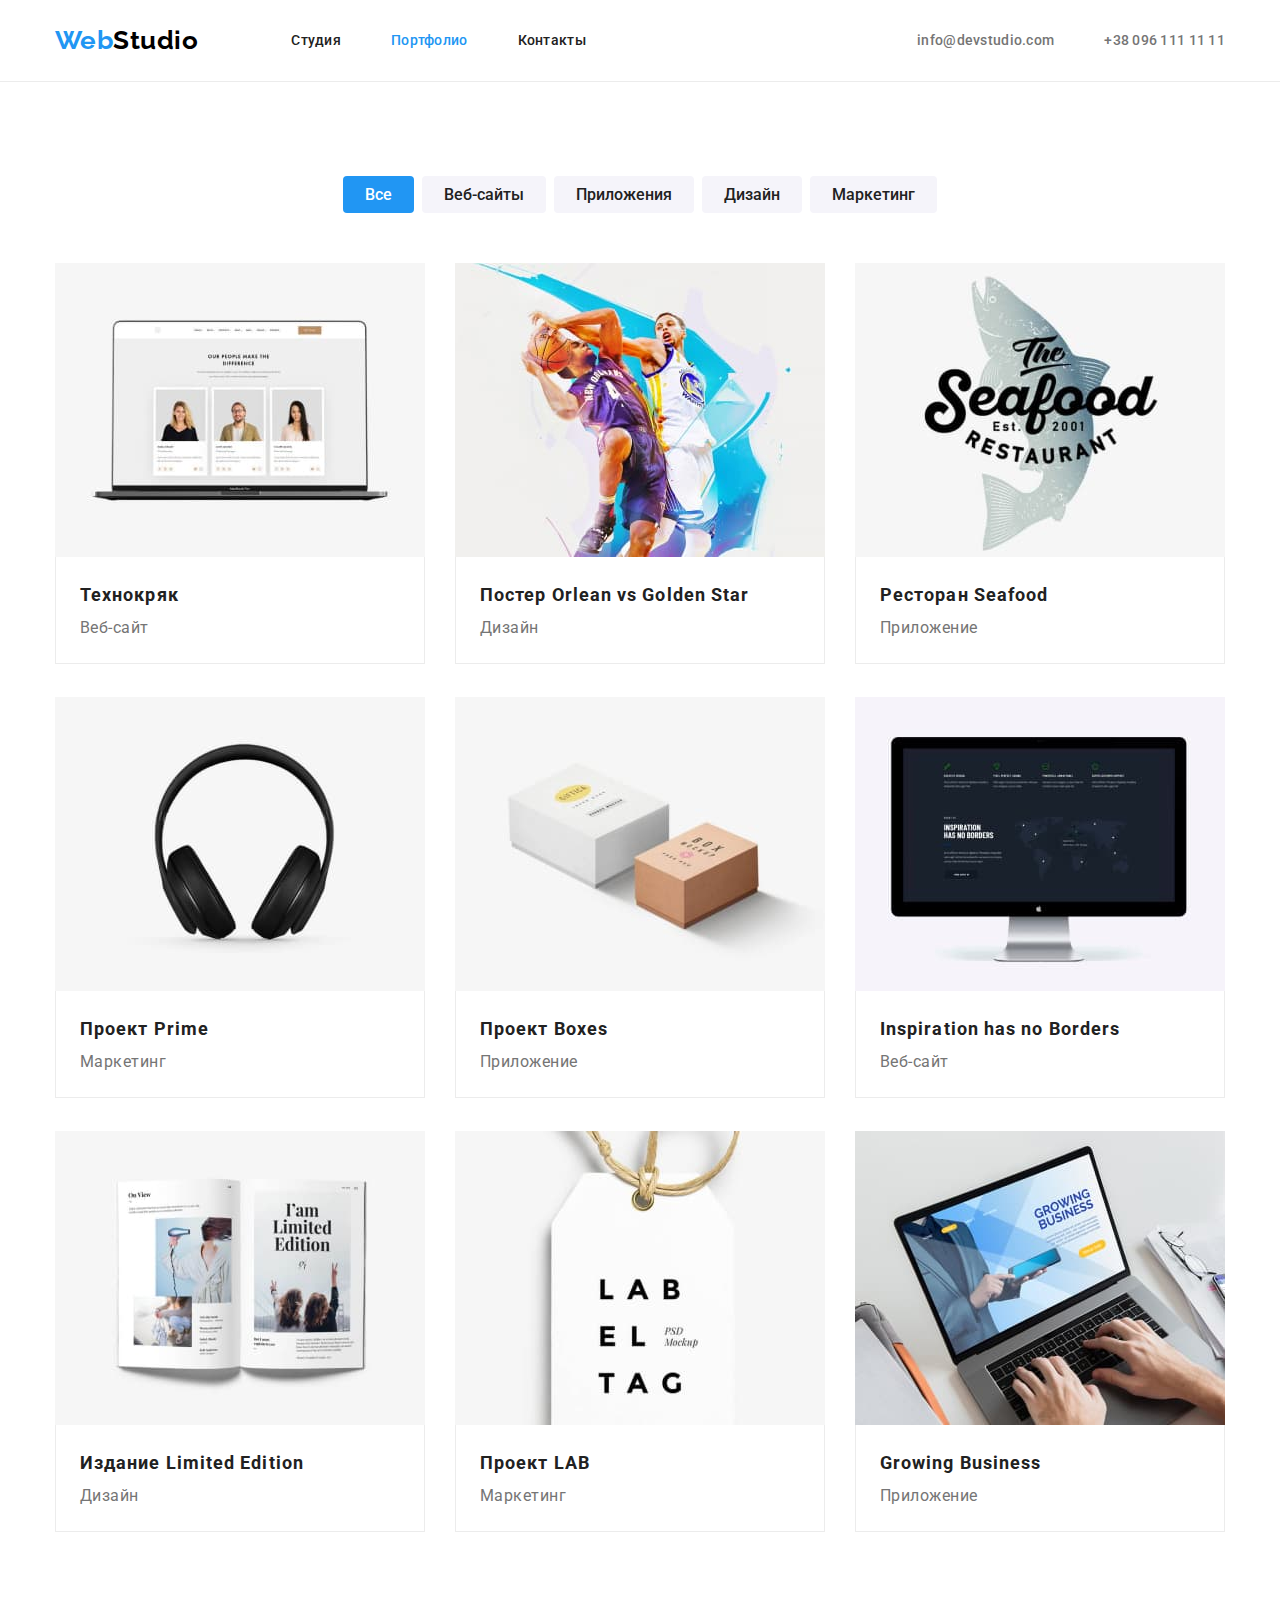
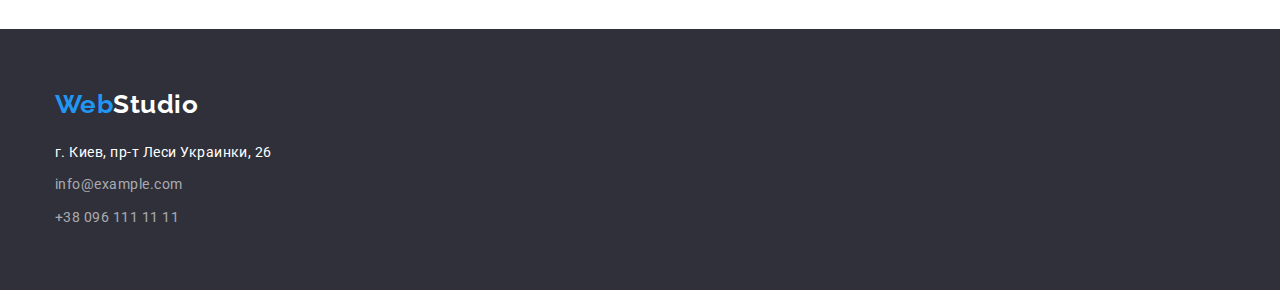
==== portfolio.html @ bb8ba01e "HW4 begin" ====
<!DOCTYPE html>
<html lang="ru">
<head>
  <meta charset="UTF-8">
  <meta http-equiv="X-UA-Compatible" content="IE=edge">
  <meta name="viewport" content="width=device-width, initial-scale=1.0">
  <title>portfolio</title>
  <link rel="stylesheet" href="https://fonts.googleapis.com/css2?family=Raleway:wght@700&family=Roboto:wght@400;500;700;900&display=swap">
  <link rel="stylesheet" href="https://cdnjs.cloudflare.com/ajax/libs/modern-normalize/1.1.0/modern-normalize.css"
    integrity="sha512-Y0MM+V6ymRKN2zStTqzQ227DWhhp4Mzdo6gnlRnuaNCbc+YN/ZH0sBCLTM4M0oSy9c9VKiCvd4Jk44aCLrNS5Q=="
    crossorigin="anonymous" referrerpolicy="no-referrer" />
  <link rel="stylesheet" href="./css/styles.css">
</head>
<body class="page">
  <!-- Шапка портфолио -->
  <header class="header">
    <div class="container logo-head">
      <a href="./index.html" class="logo link"
      >Web<span lang="en" class="top-logo">Studio</span>
      </a>
      <nav class="nav">
        <ul class="site-nav list">
          <li class="item"> <a href="./index.html" class="studio link"> Студия</a> </li>
          <li class="item"> <a href="./portfolio.html" class="portfolio link current"> Портфолио</a> </li>
          <li class="item"> <a href="" class="contacts link"> Контакты</a> </li>
        </ul>
      </nav>
      <ul class="auth-nav list">
        <li class="item"> <a href="mailto:info@devstudio.com" 
                target="_blank" rel="noopener noreferrer"
                class="mail link">info@devstudio.com</a>
        </li>
        <li class="item"> <a href="tel:+380961111111"
                class="phone link">+38 096 111 11 11</a>
        </li>
      </ul>
    </div>
  </header>

  <main>
    
  <!--Кнопки-->
  <section class="section portfolio-section">
    <div class="container">
      <h1 class="visually-hidden">Portfolio</h1>
      <ul class="portfolio-btns list">
        <li class="btns-list"><button type="button" class="portfolio-button current">Все</button></li>
        <li class="btns-list"><button type="button" class="portfolio-button">Веб-сайты</button></li>
        <li class="btns-list"><button type="button" class="portfolio-button">Приложения</button></li>
        <li class="btns-list"><button type="button" class="portfolio-button">Дизайн</button></li>
        <li class="btns-list"><button type="button" class="portfolio-button">Маркетинг</button></li>
      </ul>  

  <!--Макеты проектов-->
      <ul class="projects list">
        <li class="item"><img src="./images/technocrash.jpg" alt="Фото ноутбука" width="370" height="294">
          <div class="description-photo">            
            <h2 class="title sites">Технокряк</h2> 
            <p class="section content">Веб-сайт </p>
          </div>
        </li>

        <li class="item"><img src="./images/basketball.jpg" alt="Фото баскетболистов" width="370" height="294">
          <div class="description-photo">            
            <h2 class="title sites">Постер <span lang="en"> Orlean vs Golden Star</span></h2> 
            <p class="section content">Дизайн </p>
          </div>
        </li>

        <li class="item"><img src="./images/seafood.jpg" alt="Фото рыбы" width="370" height="294">
          <div class="description-photo">            
            <h2 class="title sites">Ресторан <span lang="en">Seafood</span> </h2> 
            <p class="section content">Приложение </p>
          </div>
        </li>

        <li class="item"><img src="./images/speakerphone.jpg" alt="Фото Наушники" width="370" height="294">
          <div class="description-photo">            
            <h2 class="title sites">Проект <span lang="en">Prime</span></h2> 
            <p class="section content">Маркетинг </p>
          </div>
        </li>

        <li class="item"><img src="./images/boxes.jpg" alt="Фото Коробки" width="370" height="294">
          <div class="description-photo">            
            <h2 class="title sites">Проект <span lang="en">Boxes</span></h2> 
            <p class="section content">Приложение </p>
          </div>
        </li>

        <li class="item"><img src="./images/display.jpg" alt="Фото Дисплей" width="370" height="294">
          <div class="description-photo">            
            <h2 class="title sites" lang="en">Inspiration has no Borders</h2> 
            <p class="section content">Веб-сайт </p>
          </div>
        </li>

        <li class="item"><img src="./images/book.jpg" alt="Фото Книга" width="370" height="294">
          <div class="description-photo">            
            <h2 class="title sites">Издание <span lang="en">Limited Edition</span></h2> 
            <p class="section content">Дизайн</p> 
          </div>
        </li>

        <li class="item"><img src="./images/trincket.jpg" alt="Фото брелок" width="370" height="294">
          <div class="description-photo">            
            <h2 class="title sites">Проект <span lang="en">LAB</span> </h2> 
            <p class="section content">Маркетинг</p> 
          </div>
        </li>
        
        <li class="item"><img src="./images/desktop.jpg" alt="Фото компьютер" width="370" height="294">
          <div class="description-photo">            
            <h2 class="title sites" lang="en">Growing Business</h2> 
            <p class="section content">Приложение</p> 
          </div>
        </li> 
      </ul>
    </div>
  </section>
  </main>

  <!-- Подвал-->
  <footer class="footer">
    <div class="container bottom">
      <a href="./index.html" class="logo link"
      >Web<span class="down logo link">Studio</span></a>
      <address>
        <ul class="address list">
          <li class="city"> г. Киев, пр-т Леси Украинки, 26 </li>
          <li> <a href="mailto:info@example.com" class="mail link">info@example.com</a> </li>
          <li> <a href="tel:+380961111111" class="phone link"> +38 096 111 11 11</a> </li>
        </ul>
      </address>
    </div>
  </footer>  
</body>
</html>
---- css/styles.css ----
/* цвет Абзацев 212121 
  цвет текста 757575
  цвет лого 2196f3
  цвет лого 000000
  акцент ffffff
  фон ffffff  
  фон команда f5f4fa
*/

:root {
  --primary-text-color: #757575;
  --title-text-color: #212121;
  --accent-color: #ffffff;
  --background-color: #f5f4fa;
  --accent-text-color: #2196f3;
  --background-hero: #2f303a;
  --address-color: #c4c4c4;
  --logo-color: #000000;
  --header-border: #ececec;
  --address-color: rgba(255, 255, 255, 0.6);
}

html {
  box-sizing: border-box;
}

*,
*::before,
*::after {
  box-sizing: inherit;
}

p,
h1,
h2,
h3,
h4,
h5,
h6 {
  margin: 0;
}

img {
  display: block;
  max-width: 100%;
  height: auto;
}

.visually-hidden {
  position: absolute;
  width: 1px;
  height: 1px;
  margin: -1px;
  border: 0;
  padding: 0;
  white-space: nowrap;
  clip-path: inset(100%);
  clip: rect(0 0 0 0);
  overflow: hidden;
}

.page {
  margin: 0;

  background-color: var(--accent-color);
  color: var(--primary-text-color);
  font-family: Roboto, sans-serif;
  font-style: normal;
  letter-spacing: 0.03em;
}

.container {
  text-align: center;
  width: 1200px;
  margin: 0px auto;
  padding: 0 15px;
}

.header {
  border-bottom: 1px solid var(--header-border);
}

.logo-head {
  display: flex;
  align-items: center;
}

.link {
  text-decoration: none;
  color: inherit;
}

.logo {
  color: var(--accent-text-color);
  font-family: Raleway, sans-serif;
  font-weight: 700;
  font-size: 26px;
  line-height: 1.2;
}

.top-logo {
  color: var(--logo-color);
  padding-top: 24px;
  padding-bottom: 24px;
}

.down,
.city {
  color: var(--accent-color);
}
.logo:hover {
  color: var(--accent-text-color);
}

.list {
  list-style: none;
  padding: 0;
  margin: 0;
}

/* site nav */

.nav {
  margin-left: 93px;
}
.site-nav {
  display: flex;

  color: var(--title-text-color);
  font-weight: 500;
  font-size: 14px;
  line-height: 1.2;
  letter-spacing: 0.02em;
}

.site-nav .item + .item {
  margin-left: 50px;
}

.site-nav .studio,
.site-nav .portfolio,
.site-nav .contacts {
  color: var(--title-text-color);
  padding-top: 32px;
  padding-bottom: 32px;
  display: block;
}

.site-nav .link:hover,
.site-nav .link:focus,
.site-nav .link.current {
  color: var(--accent-text-color);
}

/* auth-nav */
.auth-nav {
  display: flex;
  margin-left: auto;
}

.auth-nav .item + .item {
  margin-left: 50px;
}

.auth-nav .mail,
.auth-nav .phone,
.auth-nav .first-mail {
  display: block;
  color: var(--primary-text-color);
  font-weight: 500;
  font-size: 14px;
  line-height: 1.2;
  letter-spacing: 0.02em;
  padding: 32px 0;
}

.auth-nav .link:hover,
.auth-nav .link:focus {
  color: var(--accent-text-color);
}

/* Hero */
.hero-title,
.hero-button {
  color: var(--accent-color);
}

.hero-title {
  width: 696px;
  margin: 0 auto 30px;
  font-weight: 900;
  font-size: 44px;
  line-height: 1.4;
  letter-spacing: 0.06em;
  text-transform: uppercase;
}

.hero-button {
  text-align: center;
  width: 200px;
  height: 50px;
  border-radius: 4px;

  background-color: var(--accent-text-color);
  font-family: Roboto, sans-serif;
  font-weight: 700;
  font-size: 16px;
  line-height: 1.9;
  letter-spacing: 0.06em;
  cursor: pointer;
}

.hero {
  padding-top: 200px;
  padding-bottom: 200px;
  background-color: var(--background-hero);
}

.property {
  padding-bottom: 94px;
  padding-top: 94px;
}

.section .title {
  color: var(--title-text-color);
  font-weight: 700;
  font-size: 18px;
  line-height: 2;
  letter-spacing: 0.06em;
}

.title-features {
  display: inline;
  margin-right: auto;
  margin-bottom: 50px;
}

.photos {
  padding-bottom: 94px;
}

.features {
  display: flex;
}

.features .item + .item {
  margin-left: 30px;
}

.employees {
  display: flex;
}

.employees .item + .item {
  margin-left: 30px;
}

.properties {
  display: flex;
}

.properties .item {
  margin-right: 30px;
  width: 270px;
}

.properties .item:last-child {
  margin-right: 0;
}

.projects {
  display: flex;
  flex-wrap: wrap;

  padding-left: 0;
  padding-right: 0;
}

.projects .item {
  text-align: left;
  width: 370px;
  height: 404px;
  margin-right: 30px;
}

.projects .item:nth-child(3n) {
  margin-right: 0;
}

.projects .item:nth-child(n + 3) {
  margin-bottom: 30px;
}

.projects .item:nth-last-child(-n + 3) {
  margin-bottom: 0;
}

.section .images {
  display: block;
}

.section .images,
.section .list-team {
  color: var(--title-text-color);
  font-weight: 700;
  font-size: 36px;
  line-height: 1.16;
  text-align: center;
  letter-spacing: 0.03em;
}

.section .list-team {
  margin-bottom: 50px;
}

.signature {
  background-color: var(--accent-color);
  padding: 30px;
}

.title-description {
  margin-bottom: 10px;
  text-align: left;
  color: var(--title-text-color);
  font-weight: 700;
  font-size: 14px;
  line-height: 1.2;
  letter-spacing: 0.03em;
  text-transform: uppercase;
}

.title {
  color: var(--title-text-color);
  letter-spacing: 0.06em;
}

.title-team {
  color: var(--title-text-color);
  font-weight: 500;
  font-size: 16px;
  line-height: 1.2;
  text-align: center;
  margin-bottom: 10px;
}
.section-content {
  text-align: left;
  color: var(--primary-text-color);
  font-weight: 400;
  font-size: 14px;
  line-height: 1.71;
  letter-spacing: 0.03em;
}

.profession {
  text-align: center;
}

.team {
  background-color: var(--background-color);
  padding-bottom: 94px;
  padding-top: 94px;
}

.portfolio-section {
  padding: 94px 0;
}

.portfolio-btns {
  display: flex;
  justify-content: center;
  align-self: center;
  margin-bottom: 50px;
}

.btns-list:first-child {
  margin-left: 0;
}

.btns-list {
  margin-left: 8px;
}

.portfolio-button {
  border-radius: 4px;
  padding: 6px 22px;
  border: 0;

  background-color: var(--background-color);
  color: var(--title-text-color);
  font-weight: 500;
  font-size: 16px;
  line-height: 1.6;
  cursor: pointer;
}

.portfolio-button:hover,
.portfolio-button:focus,
.portfolio-button:active,
.portfolio-btns .current {
  background-color: var(--accent-text-color);
  color: var(--accent-color);
}

.title .sites {
  font-weight: 700;
  font-size: 18px;
  line-height: 2;
  letter-spacing: 0.06em;
  margin-bottom: 4px;
}

.description-photo {
  padding: 20px 24px;
  border: 1px solid var(--header-border);
  border-top: 0;
}

.section .content {
  color: var(--primary-text-color);
  font-size: 16px;
  line-height: 1.87;
}

/* Footer */

.address .link {
  color: var(--address-color);
}

.footer {
  padding-top: 60px;
  padding-bottom: 60px;
  background-color: var(--background-hero);
}

.bottom {
  text-align: left;
}

.page {
  color: var(--address-color);
}

.footer .mail,
.footer .phone,
.footer .city {
  font-size: 14px;
  font-weight: 400;
  font-style: normal;
  line-height: 1.7;
  display: block;
}

.bottom .logo {
  display: flex;
}

.bottom .down {
  margin-bottom: 20px;
}

.address .mail,
.address .city {
  margin-bottom: 9px;
}

.address .link:focus,
.address .link:hover {
  color: var(--accent-text-color);
}
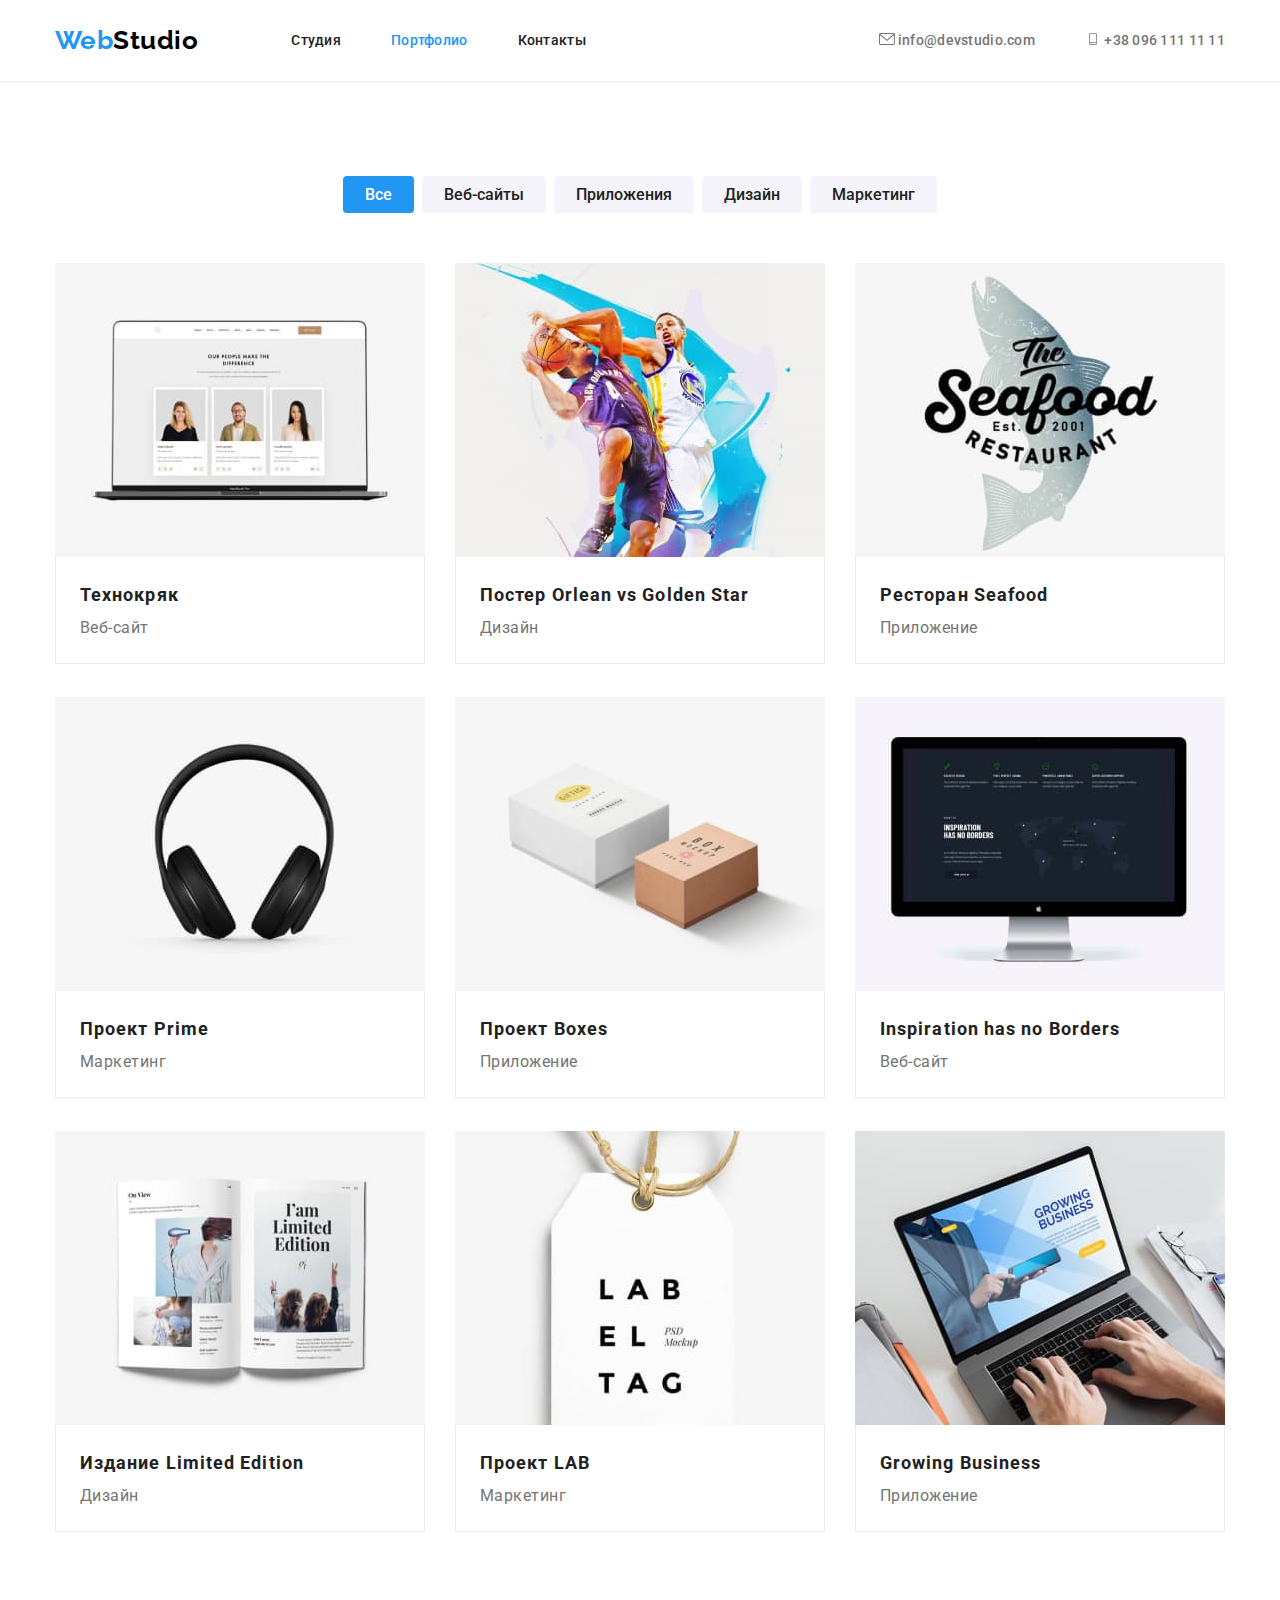
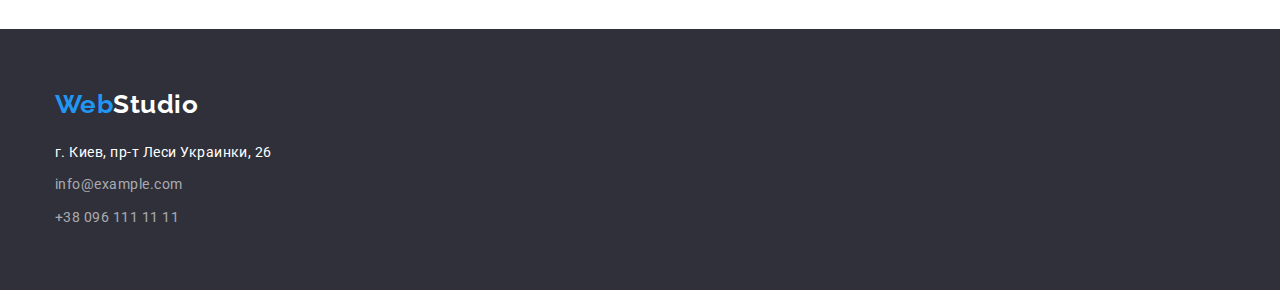
==== commit efcf3353: "hw4 26" ====
--- a/portfolio.html
+++ b/portfolio.html
@@ -28,10 +28,14 @@
       <ul class="auth-nav list">
         <li class="item"> <a href="mailto:info@devstudio.com" 
                 target="_blank" rel="noopener noreferrer"
-                class="mail link">info@devstudio.com</a>
+                class="mail link"><svg class="mail-icon" width="16" height="12">
+                  <use href="./images/icons.svg#icon-envelope"></use>
+                </svg> info@devstudio.com</a>
         </li>
         <li class="item"> <a href="tel:+380961111111"
-                class="phone link">+38 096 111 11 11</a>
+                class="phone link"><svg class="phone-icon" width="16" height="12">
+                  <use href="./images/icons.svg#icon-smartphone"></use>
+                </svg> +38 096 111 11 11</a>
         </li>
       </ul>
     </div>
--- a/css/styles.css
+++ b/css/styles.css
@@ -18,6 +18,7 @@
   --logo-color: #000000;
   --header-border: #ececec;
   --address-color: rgba(255, 255, 255, 0.6);
+  --social-link-color: #afb1b8;
 }
 
 html {
@@ -179,6 +180,18 @@
   color: var(--accent-text-color);
 }
 
+.auth-nav .link:hover .mail-icon,
+.auth-nav .link:focus .mail-icon,
+.auth-nav .link:hover .phone-icon,
+.auth-nav .link:focus .phone-icon {
+  color: var(--accent-text-color);
+}
+
+.mail-icon,
+.phone-icon {
+  fill: var(--primary-text-color);
+}
+
 /* Hero */
 .hero-title,
 .hero-button {
@@ -214,6 +227,14 @@
   padding-top: 200px;
   padding-bottom: 200px;
   background-color: var(--background-hero);
+  background-image: linear-gradient(
+      rgba(47, 48, 58, 0.4),
+      rgba(47, 48, 58, 0.4)
+    ),
+    url(../images/hero-bg.jpg);
+  background-repeat: no-repeat;
+  background-position: center;
+  background-size: cover;
 }
 
 .property {
@@ -228,7 +249,7 @@
   line-height: 2;
   letter-spacing: 0.06em;
 }
-
+/* -------Team------------ */
 .title-features {
   display: inline;
   margin-right: auto;
@@ -266,6 +287,103 @@
 
 .properties .item:last-child {
   margin-right: 0;
+}
+
+.property-item {
+  background-color: var(--background-color);
+  width: 270px;
+  height: 120px;
+  justify-content: center;
+  align-items: center;
+}
+
+/* --------Social links----------- */
+
+.team-social-list {
+  display: flex;
+  justify-content: center;
+}
+
+.team-social-item {
+  background-color: var(--accent-color);
+  width: 44px;
+  height: 44px;
+}
+
+.team-social-item + .team-social-item {
+  margin-left: 10px;
+}
+
+.social-link {
+  width: 100%;
+  height: 100%;
+  display: flex;
+  align-items: center;
+  justify-content: center;
+}
+
+.social-icon {
+  fill: var(--social-link-color);
+}
+
+.social-link:hover .social-icon,
+.social-link:focus .social-icon {
+  fill: var(--accent-color);
+}
+
+.social-link:hover,
+.social-link:focus {
+  background-color: var(--accent-text-color);
+}
+
+.customers-box {
+  justify-content: center;
+  margin-top: 100px;
+  margin-bottom: 88px;
+}
+
+.customers-title {
+  margin-bottom: 50px;
+}
+
+.customers-list {
+  display: flex;
+  justify-content: center;
+}
+
+.customers-item {
+  background-color: var(--accent-color);
+  width: 170px;
+  height: 92px;
+  border: 1px solid var(--social-link-color);
+  box-sizing: border-box;
+  border-radius: 4px;
+}
+
+.customers-item + .customers-item {
+  margin-left: 30px;
+}
+
+.customers-link {
+  width: 100%;
+  height: 100%;
+  display: flex;
+  align-items: center;
+  justify-content: center;
+}
+
+.customers-icon {
+  fill: var(--social-link-color);
+}
+
+.customers-link:hover,
+.customers-link:focus {
+  background-color: var(--accent-text-color);
+}
+
+.customers-link:hover .customers-icon,
+.customers-link:focus .customers-icon {
+  fill: var(--accent-color);
 }
 
 .projects {
@@ -299,6 +417,7 @@
   display: block;
 }
 
+.section .customers-title,
 .section .images,
 .section .list-team {
   color: var(--title-text-color);
@@ -353,6 +472,7 @@
 
 .profession {
   text-align: center;
+  margin-bottom: 16px;
 }
 
 .team {
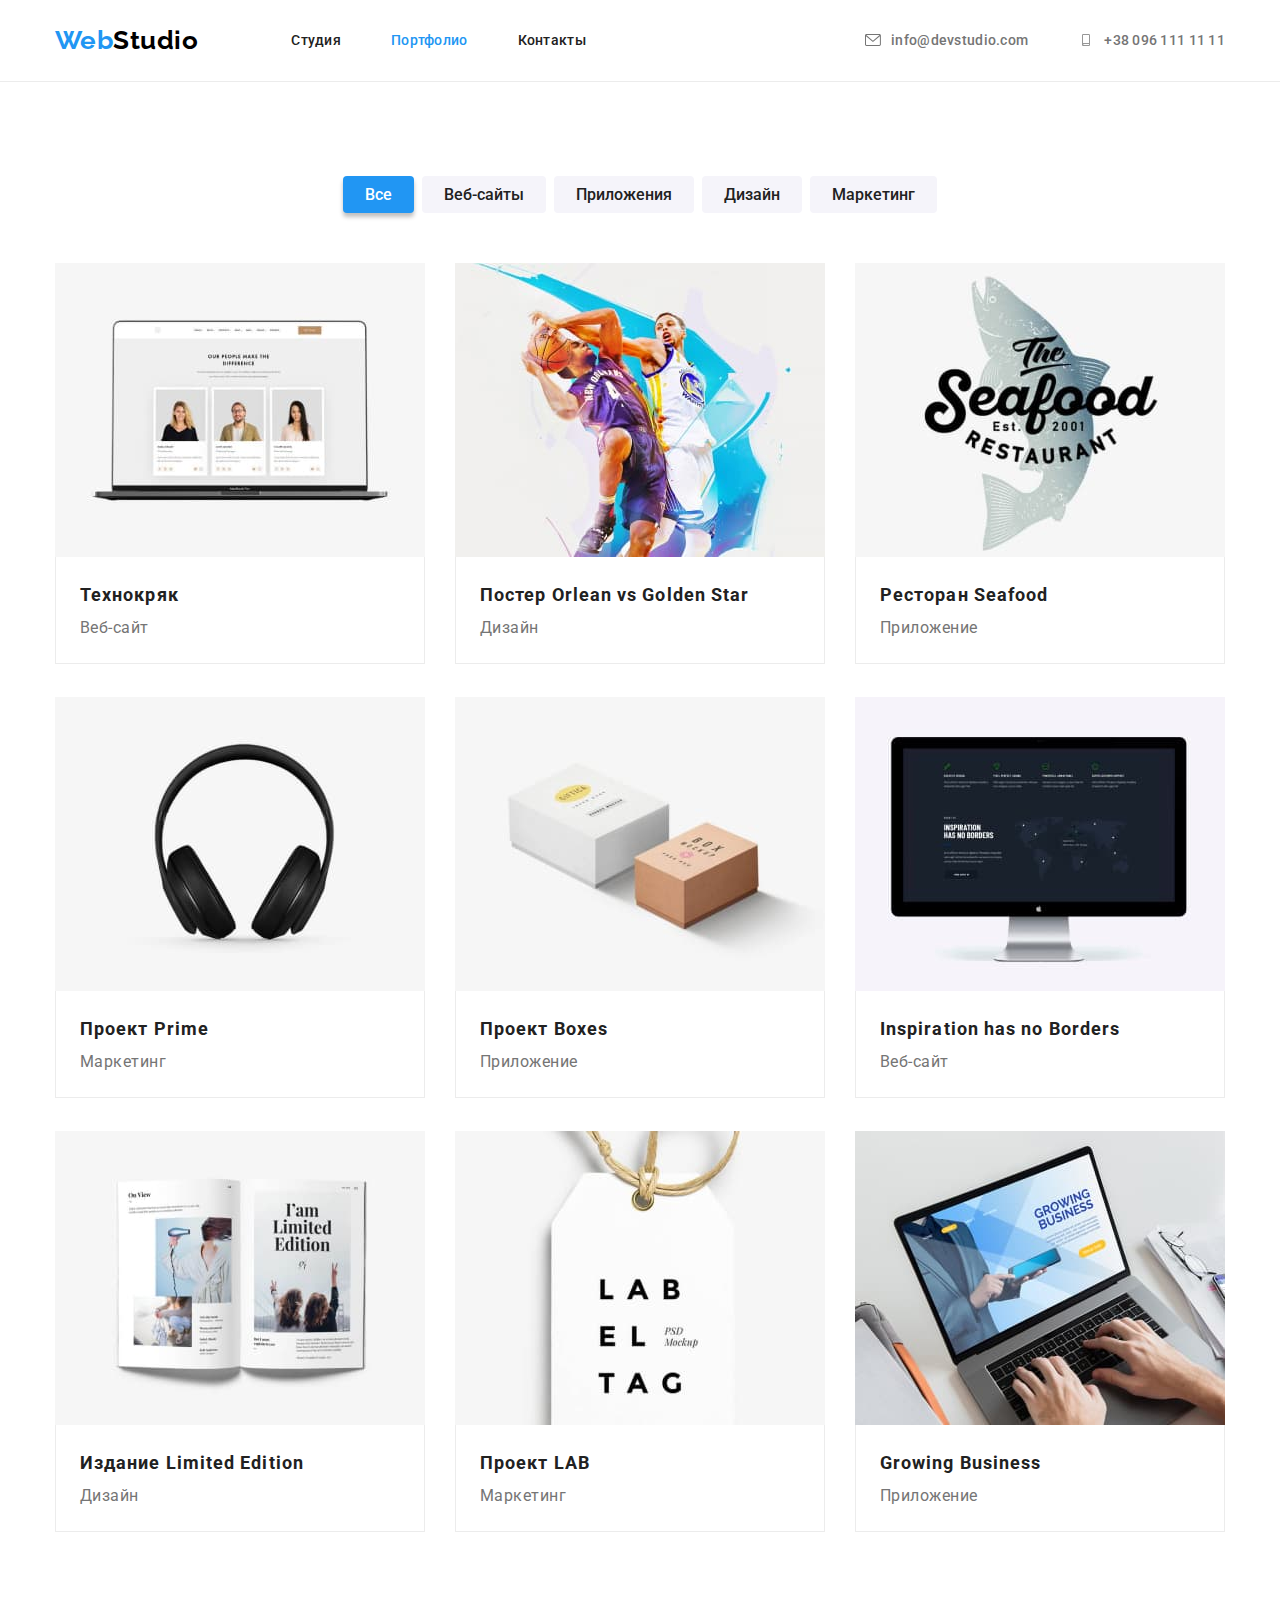
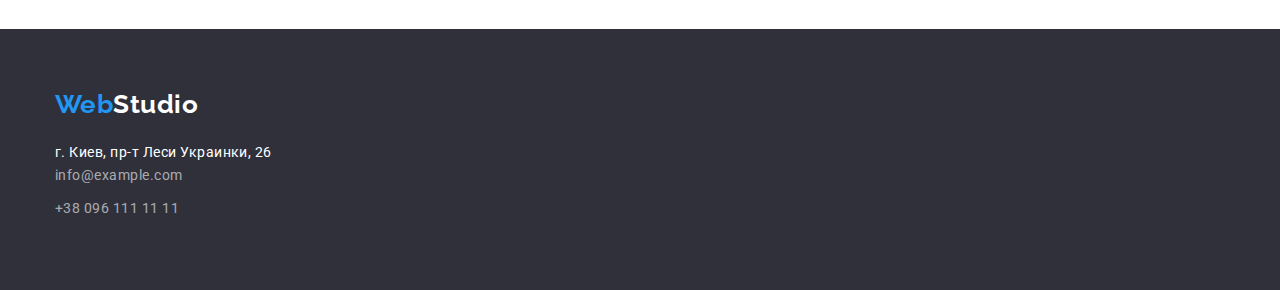
==== commit 786df1bc: "hw4-5" ====
--- a/portfolio.html
+++ b/portfolio.html
@@ -132,8 +132,8 @@
       <address>
         <ul class="address list">
           <li class="city"> г. Киев, пр-т Леси Украинки, 26 </li>
-          <li> <a href="mailto:info@example.com" class="mail link">info@example.com</a> </li>
-          <li> <a href="tel:+380961111111" class="phone link"> +38 096 111 11 11</a> </li>
+          <li class="address-row"> <a href="mailto:info@example.com" class="mail link">info@example.com</a> </li>
+          <li class="address-row"> <a href="tel:+380961111111" class="phone link"> +38 096 111 11 11</a> </li>
         </ul>
       </address>
     </div>
--- a/css/styles.css
+++ b/css/styles.css
@@ -19,6 +19,7 @@
   --header-border: #ececec;
   --address-color: rgba(255, 255, 255, 0.6);
   --social-link-color: #afb1b8;
+  --button-shadow: rgba(0, 0, 0, 0.25);
 }
 
 html {
@@ -166,13 +167,14 @@
 .auth-nav .mail,
 .auth-nav .phone,
 .auth-nav .first-mail {
-  display: block;
+  display: flex;
   color: var(--primary-text-color);
   font-weight: 500;
   font-size: 14px;
   line-height: 1.2;
   letter-spacing: 0.02em;
   padding: 32px 0;
+  align-items: center;
 }
 
 .auth-nav .link:hover,
@@ -189,7 +191,8 @@
 
 .mail-icon,
 .phone-icon {
-  fill: var(--primary-text-color);
+  fill: currentColor;
+  margin-right: 10px;
 }
 
 /* Hero */
@@ -213,6 +216,7 @@
   width: 200px;
   height: 50px;
   border-radius: 4px;
+  border: 0;
 
   background-color: var(--accent-text-color);
   font-family: Roboto, sans-serif;
@@ -232,8 +236,11 @@
       rgba(47, 48, 58, 0.4)
     ),
     url(../images/hero-bg.jpg);
+  width: 1600px;
+  height: 600px;
   background-repeat: no-repeat;
-  background-position: center;
+  /* background-position: center; */
+  background-position: 50% 50%;
   background-size: cover;
 }
 
@@ -290,11 +297,13 @@
 }
 
 .property-item {
+  display: flex;
   background-color: var(--background-color);
   width: 270px;
   height: 120px;
   justify-content: center;
   align-items: center;
+  margin-bottom: 30px;
 }
 
 /* --------Social links----------- */
@@ -336,11 +345,14 @@
   background-color: var(--accent-text-color);
 }
 
-.customers-box {
+.customers {
   justify-content: center;
   margin-top: 100px;
   margin-bottom: 88px;
 }
+
+/*.customers-box {
+}*/
 
 .customers-title {
   margin-bottom: 50px;
@@ -519,6 +531,7 @@
 .portfolio-btns .current {
   background-color: var(--accent-text-color);
   color: var(--accent-color);
+  box-shadow: 0 4px 4px 0 var(--button-shadow);
 }
 
 .title .sites {
@@ -548,6 +561,7 @@
 }
 
 .footer {
+  display: flex;
   padding-top: 60px;
   padding-bottom: 60px;
   background-color: var(--background-hero);
@@ -579,8 +593,7 @@
   margin-bottom: 20px;
 }
 
-.address .mail,
-.address .city {
+.address-row {
   margin-bottom: 9px;
 }
 
@@ -588,3 +601,58 @@
 .address .link:hover {
   color: var(--accent-text-color);
 }
+
+.connect {
+  display: block;
+
+  margin-top: 72px;
+  margin-bottom: 100px;
+  margin-right: auto;
+  margin-left: 70px;
+}
+
+.connect-title {
+  color: var(--accent-color);
+  margin-bottom: 20px;
+  font-weight: 700;
+  font-size: 14px;
+  line-height: 1.2;
+  letter-spacing: 0.03em;
+  text-transform: uppercase;
+}
+
+.footer-social-item {
+  background-color: var(--primary-text-color);
+  border-radius: 50%;
+  width: 44px;
+  height: 44px;
+}
+
+.footer-social-link {
+  width: 100%;
+  height: 100%;
+  display: flex;
+  align-items: center;
+  justify-content: center;
+}
+.footer-social-item + .footer-social-item {
+  margin-left: 10px;
+}
+
+.footer-social-link {
+  color: var(--accent-color);
+}
+
+.footer-social-icon {
+  fill: var(--accent-color);
+}
+
+.footer-social-link:hover .footer-social-icon,
+.footer-social-link:focus .footer-social-icon {
+  fill: var(--accent-color);
+}
+
+.footer-social-link:hover,
+.footer-social-link:focus {
+  background-color: var(--accent-text-color);
+}
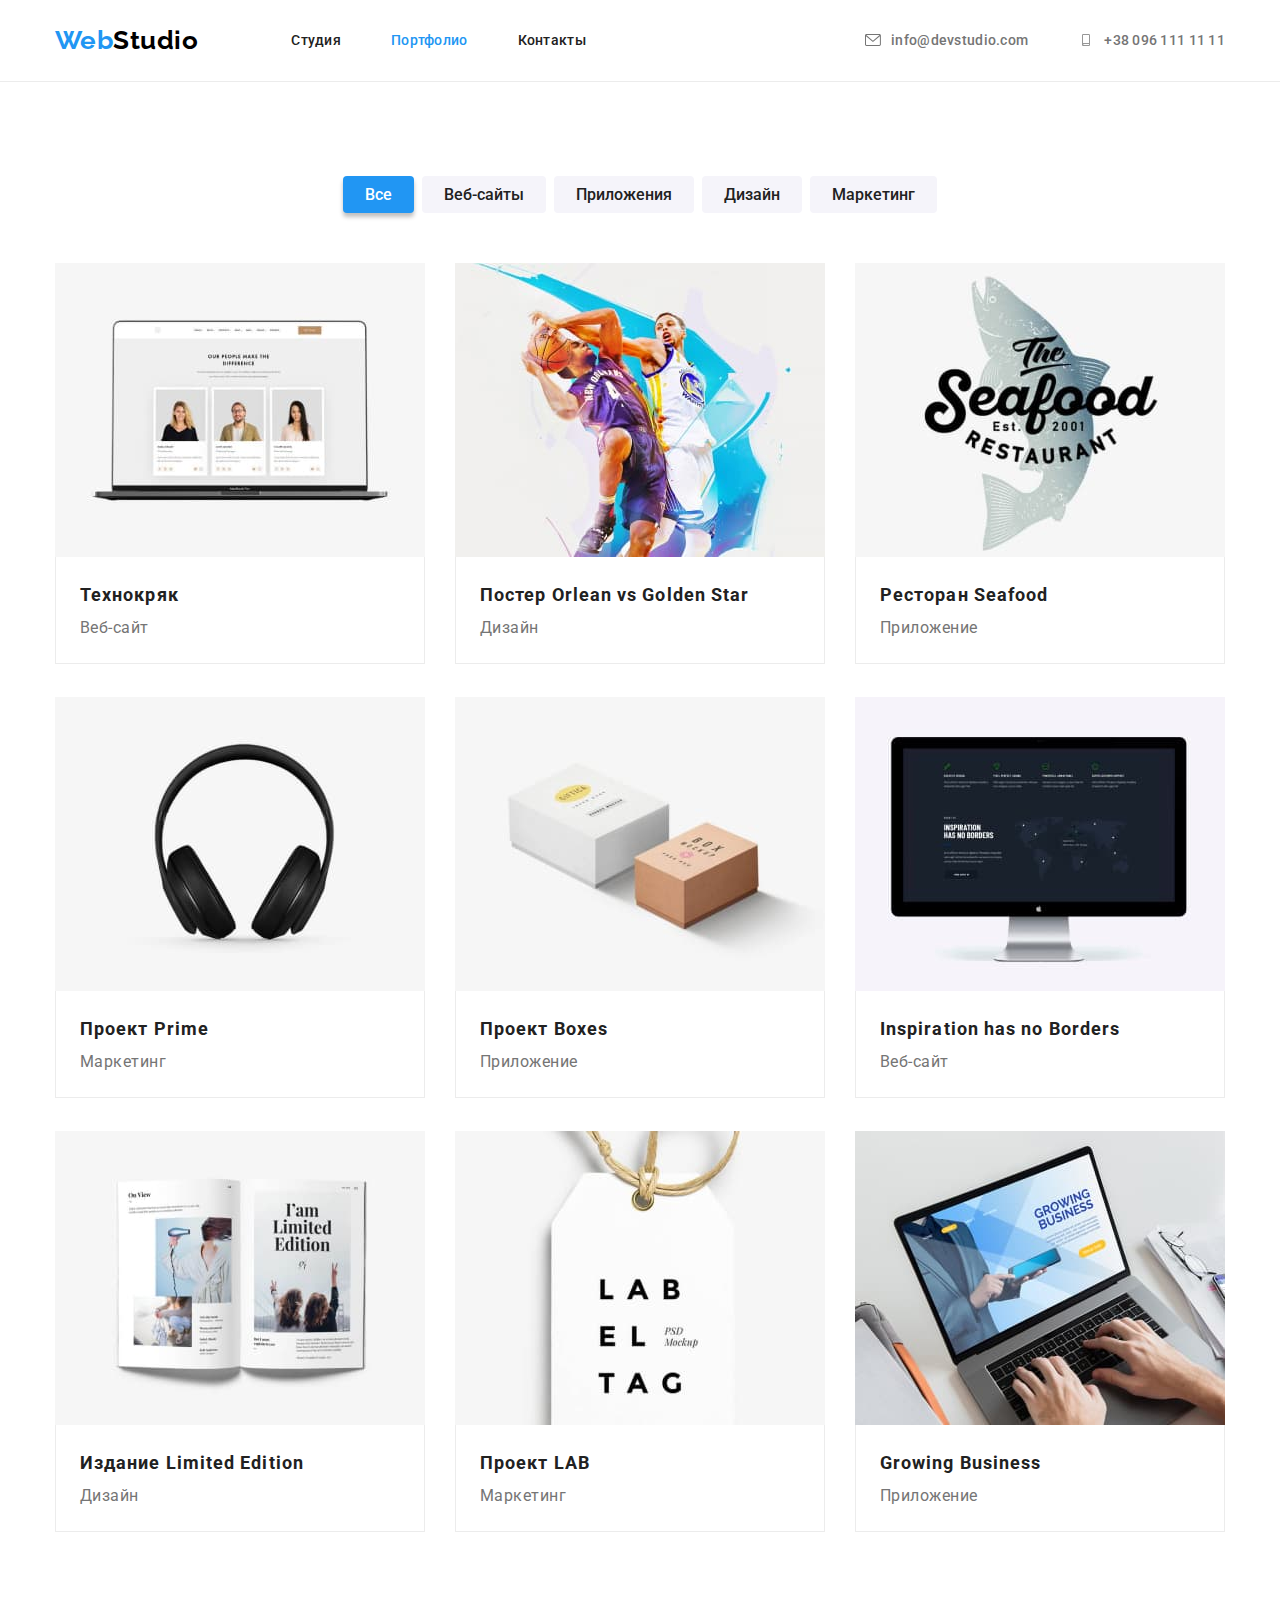
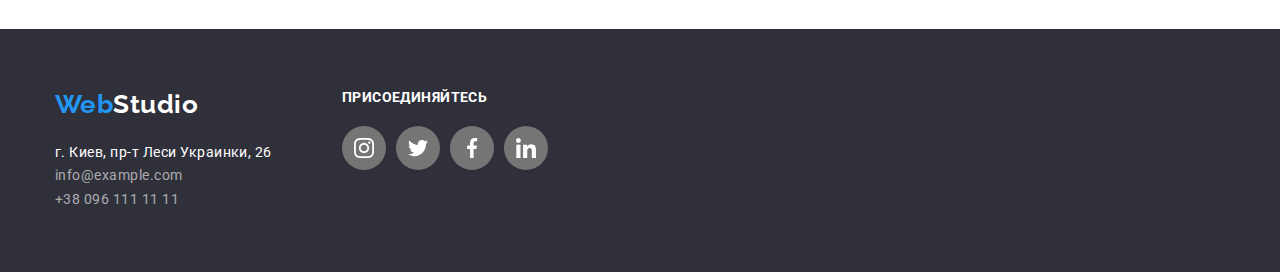
==== commit 4af3737f: "hw4+12" ====
--- a/portfolio.html
+++ b/portfolio.html
@@ -60,63 +60,63 @@
         <li class="item"><img src="./images/technocrash.jpg" alt="Фото ноутбука" width="370" height="294">
           <div class="description-photo">            
             <h2 class="title sites">Технокряк</h2> 
-            <p class="section content">Веб-сайт </p>
+            <a class="section content">Веб-сайт </a>
           </div>
         </li>
 
         <li class="item"><img src="./images/basketball.jpg" alt="Фото баскетболистов" width="370" height="294">
           <div class="description-photo">            
             <h2 class="title sites">Постер <span lang="en"> Orlean vs Golden Star</span></h2> 
-            <p class="section content">Дизайн </p>
+            <a class="section content">Дизайн </a>
           </div>
         </li>
 
         <li class="item"><img src="./images/seafood.jpg" alt="Фото рыбы" width="370" height="294">
           <div class="description-photo">            
             <h2 class="title sites">Ресторан <span lang="en">Seafood</span> </h2> 
-            <p class="section content">Приложение </p>
+            <a class="section content">Приложение </a>
           </div>
         </li>
 
         <li class="item"><img src="./images/speakerphone.jpg" alt="Фото Наушники" width="370" height="294">
           <div class="description-photo">            
             <h2 class="title sites">Проект <span lang="en">Prime</span></h2> 
-            <p class="section content">Маркетинг </p>
+            <a class="section content">Маркетинг </a>
           </div>
         </li>
 
         <li class="item"><img src="./images/boxes.jpg" alt="Фото Коробки" width="370" height="294">
           <div class="description-photo">            
             <h2 class="title sites">Проект <span lang="en">Boxes</span></h2> 
-            <p class="section content">Приложение </p>
+            <a class="section content">Приложение </a>
           </div>
         </li>
 
         <li class="item"><img src="./images/display.jpg" alt="Фото Дисплей" width="370" height="294">
           <div class="description-photo">            
             <h2 class="title sites" lang="en">Inspiration has no Borders</h2> 
-            <p class="section content">Веб-сайт </p>
+            <a class="section content">Веб-сайт </a>
           </div>
         </li>
 
         <li class="item"><img src="./images/book.jpg" alt="Фото Книга" width="370" height="294">
           <div class="description-photo">            
             <h2 class="title sites">Издание <span lang="en">Limited Edition</span></h2> 
-            <p class="section content">Дизайн</p> 
+            <a class="section content">Дизайн</a> 
           </div>
         </li>
 
         <li class="item"><img src="./images/trincket.jpg" alt="Фото брелок" width="370" height="294">
           <div class="description-photo">            
             <h2 class="title sites">Проект <span lang="en">LAB</span> </h2> 
-            <p class="section content">Маркетинг</p> 
+            <a class="section content">Маркетинг</a> 
           </div>
         </li>
         
         <li class="item"><img src="./images/desktop.jpg" alt="Фото компьютер" width="370" height="294">
           <div class="description-photo">            
             <h2 class="title sites" lang="en">Growing Business</h2> 
-            <p class="section content">Приложение</p> 
+            <a class="section content">Приложение</a> 
           </div>
         </li> 
       </ul>
@@ -127,15 +127,51 @@
   <!-- Подвал-->
   <footer class="footer">
     <div class="container bottom">
-      <a href="./index.html" class="logo link"
-      >Web<span class="down logo link">Studio</span></a>
-      <address>
-        <ul class="address list">
-          <li class="city"> г. Киев, пр-т Леси Украинки, 26 </li>
-          <li class="address-row"> <a href="mailto:info@example.com" class="mail link">info@example.com</a> </li>
-          <li class="address-row"> <a href="tel:+380961111111" class="phone link"> +38 096 111 11 11</a> </li>
-        </ul>
-      </address>
+        <div class="address-box">
+          <a href="./index.html" class="logo link">Web<span class="down logo link">Studio</span></a>
+          <address>
+            <ul class="address list">
+              <li class="city"> г. Киев, пр-т Леси Украинки, 26 </li>
+              <li> <a href="mailto:info@example.com" class="mail link">info@example.com</a> </li>
+              <li> <a href="tel:+380961111111" class="phone link"> +38 096 111 11 11</a> </li>
+            </ul>
+          </address>
+        </div>
+
+        <div class="connect">
+          <p class="connect-title">присоединяйтесь</p>
+          <ul class="team-social-list list">
+            <li class="footer-social-item">
+              <a href="" class="footer-social-link">
+                <svg class="footer-social-icon" width="20" height="20">
+                  <use href="./images/icons.svg#icon-instagram"></use>
+                </svg>
+              </a>
+            </li>
+            <li class="footer-social-item">
+              <a href="" class="footer-social-link">
+                <svg class="footer-social-icon" width="20" height="20">
+                  <use href="./images/icons.svg#icon-twitter"></use>
+                </svg>
+              </a>
+            </li>
+            <li class="footer-social-item">
+              <a href="" class="footer-social-link">
+                <svg class="footer-social-icon" width="20" height="20">
+                  <use href="./images/icons.svg#icon-facebook"></use>
+                </svg>
+              </a>
+            </li>
+            <li class="footer-social-item">
+              <a href="" class="footer-social-link">
+                <svg class="footer-social-icon" width="20" height="20">
+                  <use href="./images/icons.svg#icon-linkedin"></use>
+                </svg>
+              </a>
+            </li>
+          </ul>
+        </div>
+      
     </div>
   </footer>  
 </body>
--- a/css/styles.css
+++ b/css/styles.css
@@ -20,6 +20,7 @@
   --address-color: rgba(255, 255, 255, 0.6);
   --social-link-color: #afb1b8;
   --button-shadow: rgba(0, 0, 0, 0.25);
+  --footer-social-link-color: rgba(255, 255, 255, 0.1);
 }
 
 html {
@@ -195,7 +196,7 @@
   margin-right: 10px;
 }
 
-/* Hero */
+/*--------------- Hero------*/
 .hero-title,
 .hero-button {
   color: var(--accent-color);
@@ -239,9 +240,9 @@
   width: 1600px;
   height: 600px;
   background-repeat: no-repeat;
-  /* background-position: center; */
   background-position: 50% 50%;
   background-size: cover;
+  margin: 0 auto;
 }
 
 .property {
@@ -279,6 +280,12 @@
   display: flex;
 }
 
+.employees .item {
+  border-radius: 4px;
+  box-shadow: 0 4px 4px 0 var(--button-shadow);
+  overflow: hidden;
+}
+
 .employees .item + .item {
   margin-left: 30px;
 }
@@ -317,6 +324,7 @@
   background-color: var(--accent-color);
   width: 44px;
   height: 44px;
+  border-radius: 50%;
 }
 
 .team-social-item + .team-social-item {
@@ -329,6 +337,7 @@
   display: flex;
   align-items: center;
   justify-content: center;
+  border-radius: 50%;
 }
 
 .social-icon {
@@ -350,9 +359,6 @@
   margin-top: 100px;
   margin-bottom: 88px;
 }
-
-/*.customers-box {
-}*/
 
 .customers-title {
   margin-bottom: 50px;
@@ -388,14 +394,23 @@
   fill: var(--social-link-color);
 }
 
+.customers-item:hover,
+.customers-item:focus {
+  border: 1px solid var(--accent-text-color);
+  box-sizing: border-box;
+  border-radius: 4px;
+}
+
 .customers-link:hover,
 .customers-link:focus {
-  background-color: var(--accent-text-color);
+  background-color: var(--accent-color);
+  /* border: 1px solid var(--accent-text-color); */
 }
 
 .customers-link:hover .customers-icon,
 .customers-link:focus .customers-icon {
-  fill: var(--accent-color);
+  fill: var(--accent-text-color);
+  /* border-color: var(--accent-text-color); */
 }
 
 .projects {
@@ -411,6 +426,11 @@
   width: 370px;
   height: 404px;
   margin-right: 30px;
+}
+
+.projects .item:hover,
+.projects .item:focus {
+  box-shadow: 0 4px 4px 0 var(--button-shadow);
 }
 
 .projects .item:nth-child(3n) {
@@ -569,6 +589,7 @@
 
 .bottom {
   text-align: left;
+  display: flex;
 }
 
 .page {
@@ -603,11 +624,6 @@
 }
 
 .connect {
-  display: block;
-
-  margin-top: 72px;
-  margin-bottom: 100px;
-  margin-right: auto;
   margin-left: 70px;
 }
 
@@ -634,13 +650,14 @@
   display: flex;
   align-items: center;
   justify-content: center;
+  border-radius: 50%;
 }
 .footer-social-item + .footer-social-item {
   margin-left: 10px;
 }
 
 .footer-social-link {
-  color: var(--accent-color);
+  color: var(--footer-social-link-color);
 }
 
 .footer-social-icon {
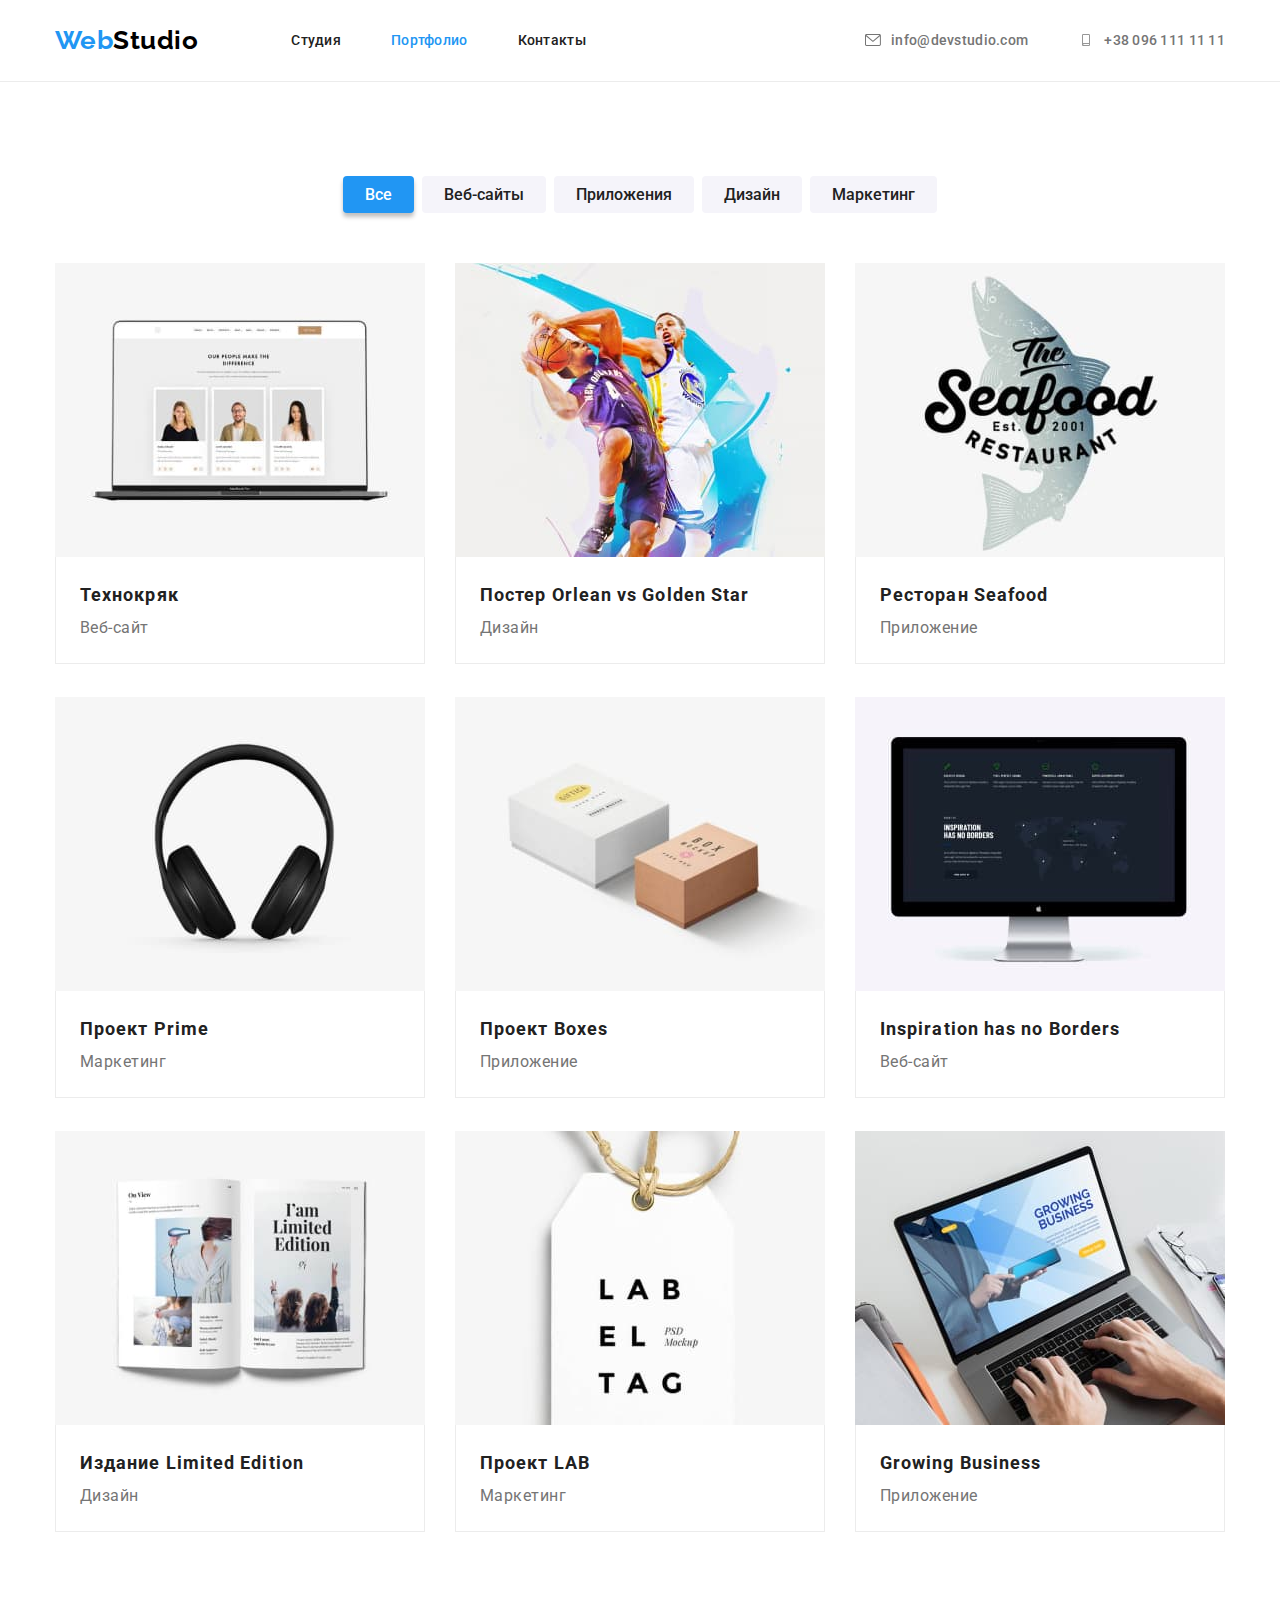
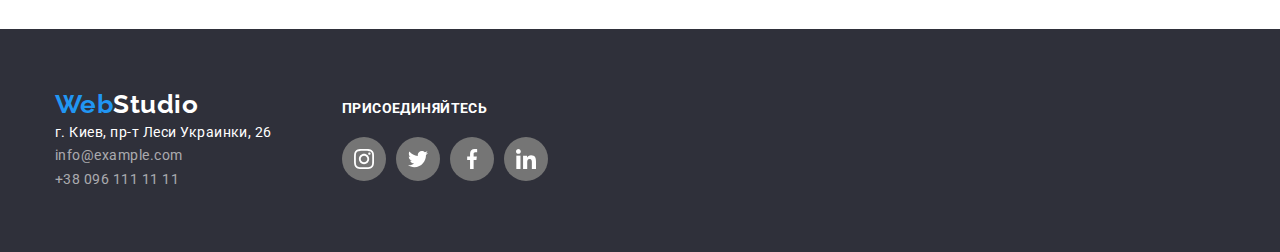
==== commit 434ba906: "hw4--5" ====
--- a/portfolio.html
+++ b/portfolio.html
@@ -12,7 +12,7 @@
   <link rel="stylesheet" href="./css/styles.css">
 </head>
 <body class="page">
-  <!-- Шапка портфолио -->
+  <!-- Шапка портфолио ------->
   <header class="header">
     <div class="container logo-head">
       <a href="./index.html" class="logo link"
--- a/css/styles.css
+++ b/css/styles.css
@@ -103,6 +103,9 @@
 
 .top-logo {
   color: var(--logo-color);
+}
+
+.logo-header {
   padding-top: 24px;
   padding-bottom: 24px;
 }
@@ -313,7 +316,7 @@
   margin-bottom: 30px;
 }
 
-/* --------Social links----------- */
+/* --------Social links------------- */
 
 .team-social-list {
   display: flex;
@@ -356,8 +359,8 @@
 
 .customers {
   justify-content: center;
-  margin-top: 100px;
-  margin-bottom: 88px;
+  padding-top: 100px;
+  padding-bottom: 88px;
 }
 
 .customers-title {
@@ -590,6 +593,10 @@
 .bottom {
   text-align: left;
   display: flex;
+}
+
+.footer .bottom {
+  align-items: center;
 }
 
 .page {
@@ -611,6 +618,10 @@
 }
 
 .bottom .down {
+  /* margin-bottom: 20px; */
+}
+
+.logo-footer {
   margin-bottom: 20px;
 }
 
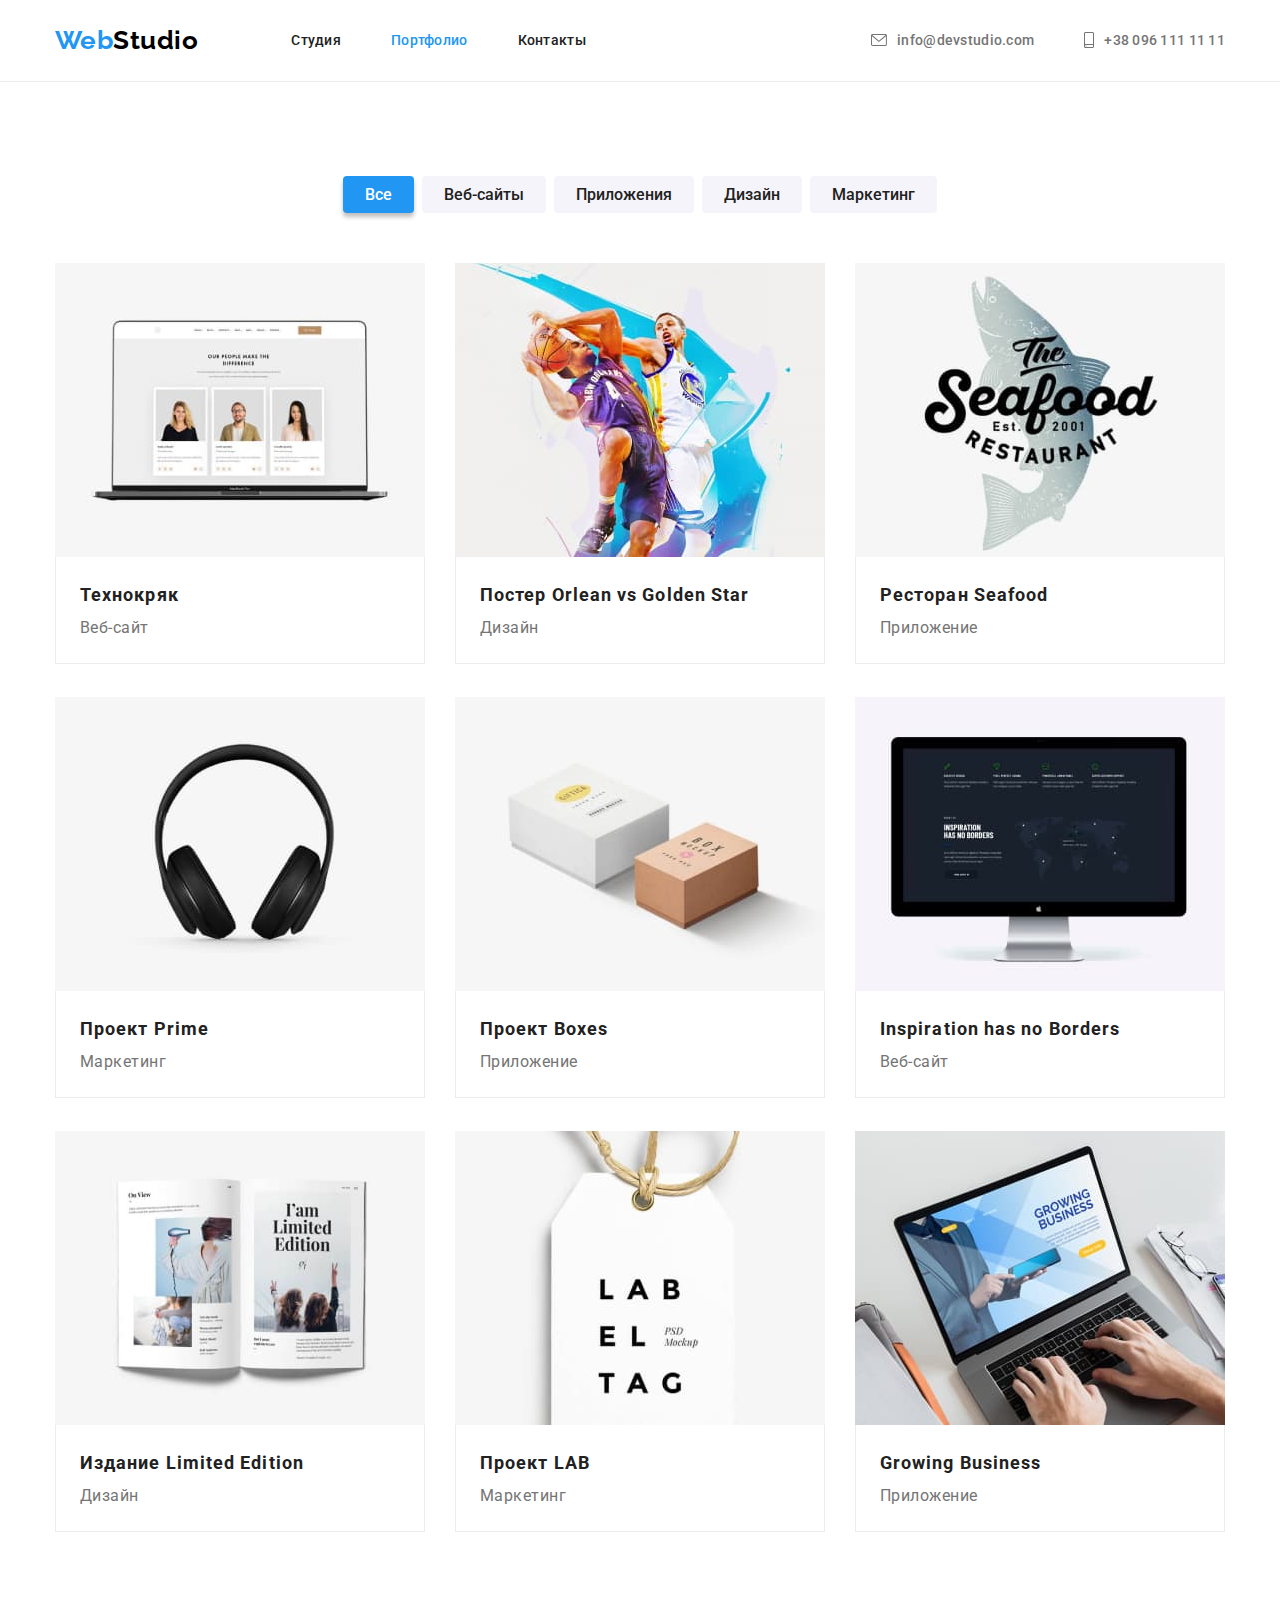
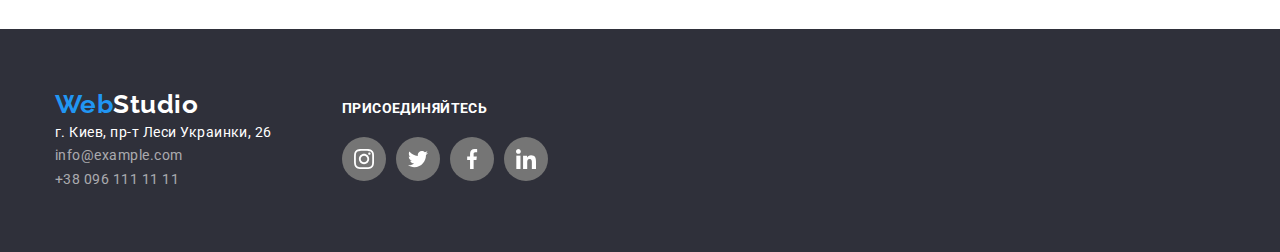
==== commit 04c3608f: "hw4--6" ====
--- a/portfolio.html
+++ b/portfolio.html
@@ -33,8 +33,13 @@
                 </svg> info@devstudio.com</a>
         </li>
         <li class="item"> <a href="tel:+380961111111"
-                class="phone link"><svg class="phone-icon" width="16" height="12">
-                  <use href="./images/icons.svg#icon-smartphone"></use>
+                class="phone link"><svg class="phone-icon" width="10" height="16" viewBox="0 0 10 16" fill="none" xmlns="http://www.w3.org/2000/svg">
+                  <path
+                    d="M8.5 0H1.5C0.672848 0 0 0.672848 0 1.5V14.5C0 15.3272 0.672848 16 1.5 16H8.5C9.32715 16 10 15.3272 10 14.5V1.5C10 0.672848 9.32715 0 8.5 0ZM1.5 1H8.5C8.77588 1 9 1.22412 9 1.5V12H1V1.5C1 1.22412 1.22412 1 1.5 1ZM8.5 15H1.5C1.22412 15 1 14.7759 1 14.5V13H9V14.5C9 14.7759 8.77588 15 8.5 15Z"
+                    fill="#757575" />
+                  <path
+                    d="M2.35355 13.7389C2.54882 13.9213 2.54882 14.2169 2.35355 14.3992C2.15828 14.5816 1.84172 14.5816 1.64645 14.3992C1.45118 14.2169 1.45118 13.9213 1.64645 13.7389C1.84172 13.5566 2.15828 13.5566 2.35355 13.7389Z"
+                    fill="#757575" />
                 </svg> +38 096 111 11 11</a>
         </li>
       </ul>
